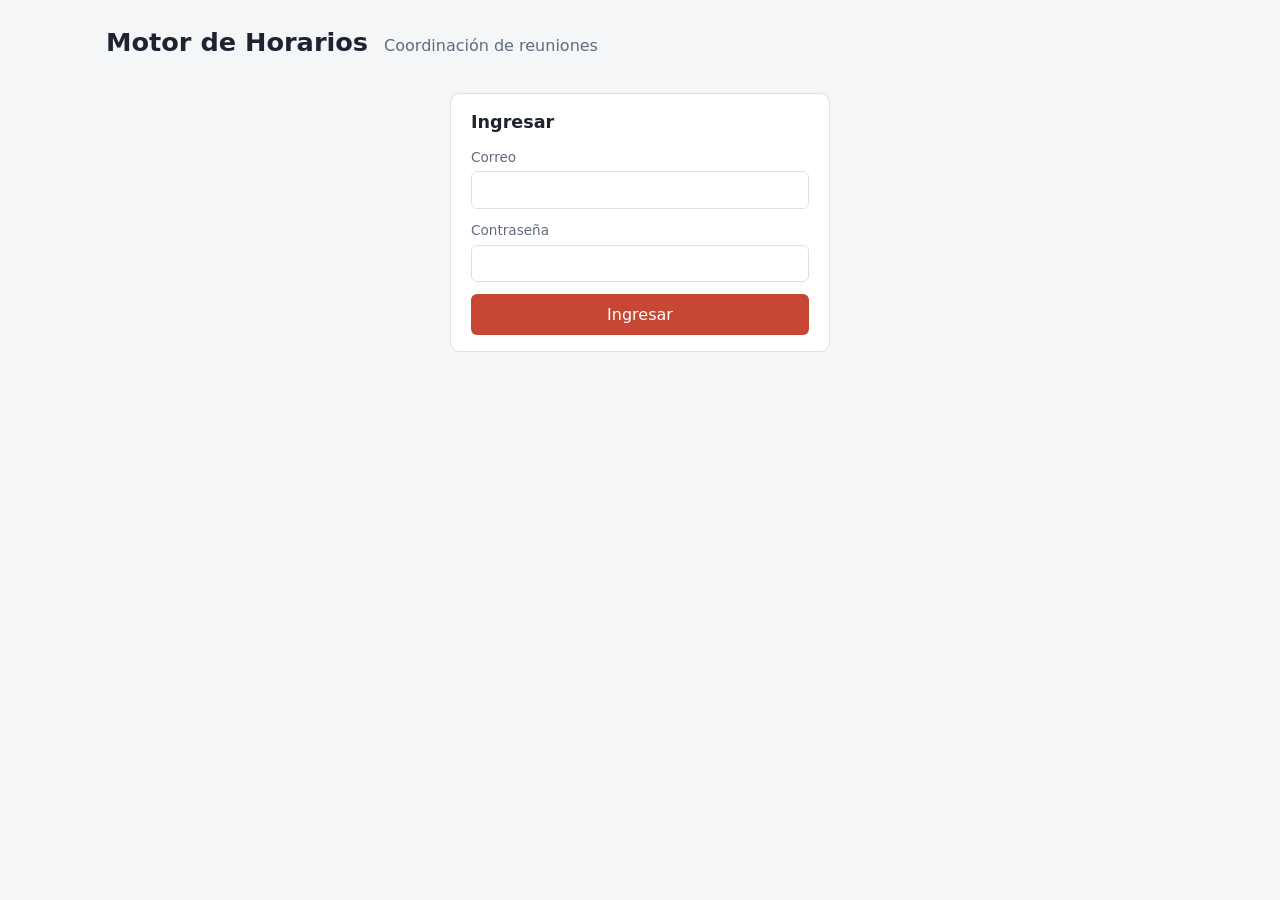
==== frontend/index.html @ 8da2758c "Motor de Horarios: API, motor, frontend y despliegue - API FastAPI con autenticación (scrypt + token" ====
<!DOCTYPE html>
<html lang="es">
<head>
    <meta charset="UTF-8">
    <meta name="viewport" content="width=device-width, initial-scale=1.0">
    <title>Motor de Horarios</title>
    <link rel="stylesheet" href="css/style.css">
</head>
<body>
    <header>
        <h1>Motor de Horarios</h1>
        <p>Coordinación de reuniones</p>
        <div id="sesion" class="sesion" hidden>
            <span id="sesion-nombre"></span>
            <span id="sesion-rol" class="pill"></span>
            <button id="btn-clave" class="secundario" type="button">Cambiar contraseña</button>
            <button id="btn-salir" class="secundario" type="button">Salir</button>
        </div>
    </header>

    <!-- Ingreso -->
    <section id="vista-login" class="panel login" hidden>
        <h2>Ingresar</h2>
        <form id="form-login">
            <label>Correo
                <input type="email" name="email" autocomplete="username" required>
            </label>
            <label>Contraseña
                <input type="password" name="clave" autocomplete="current-password" required>
            </label>
            <button type="submit">Ingresar</button>
            <p id="msg-login" class="mensaje" hidden></p>
        </form>
    </section>

    <!-- Cambio de contraseña -->
    <section id="vista-clave" class="panel login" hidden>
        <h2>Cambiar contraseña</h2>
        <form id="form-clave">
            <label>Contraseña actual
                <input type="password" name="actual" autocomplete="current-password" required>
            </label>
            <label>Nueva contraseña (mínimo 10 caracteres)
                <input type="password" name="nueva" minlength="10" autocomplete="new-password" required>
            </label>
            <div class="acciones">
                <button type="submit">Guardar</button>
                <button type="button" class="secundario" id="btn-clave-cancelar">Volver</button>
            </div>
            <p id="msg-clave" class="mensaje" hidden></p>
        </form>
    </section>

    <main id="vista-app" hidden>
        <div class="columna">
            <section id="personas" class="panel" hidden>
                <h2>Personas</h2>
                <p class="ayuda">Solo administradores. Cada persona recibe por correo las sugerencias de las reuniones en que participa.</p>
                <form id="form-persona" class="en-linea">
                    <input type="text" name="nombre" placeholder="Nombre" maxlength="100" required>
                    <input type="email" name="email" placeholder="correo@ejemplo.com" maxlength="255" required>
                    <input type="password" name="clave" placeholder="Contraseña inicial (mín. 10)" minlength="10" autocomplete="new-password" required>
                    <select name="rol">
                        <option value="usuario">Usuario</option>
                        <option value="admin">Administrador</option>
                    </select>
                    <button type="submit">Agregar</button>
                </form>
                <p id="msg-persona" class="mensaje" hidden></p>
                <ul id="lista-personas" class="personas"></ul>
            </section>

            <section id="nueva-reunion" class="panel">
                <h2>Proponer reunión</h2>
                <form id="form-reunion">
                    <label>Título
                        <input type="text" name="titulo" maxlength="200" required>
                    </label>
                    <label>Duración (min)
                        <input type="number" name="duracion" value="60" min="15" max="480" step="15" required>
                    </label>
                    <div class="fila">
                        <label>Desde
                            <input type="datetime-local" name="inicio" required>
                        </label>
                        <label>Hasta
                            <input type="datetime-local" name="fin" required>
                        </label>
                    </div>
                    <label id="campo-organizador" hidden>Organizador
                        <select name="organizador" id="sel-organizador"></select>
                    </label>
                    <fieldset>
                        <legend>Participantes (recibirán el correo)</legend>
                        <div id="lista-participantes"></div>
                    </fieldset>
                    <button type="submit">Buscar huecos</button>
                    <p id="msg-form" class="mensaje" hidden></p>
                </form>
            </section>
        </div>

        <section id="resumen" class="panel">
            <h2 id="titulo-reuniones">Mis reuniones</h2>
            <div id="lista-reuniones"><p class="vacio">Cargando…</p></div>
        </section>
    </main>

    <script src="js/config.js"></script>
    <script src="js/app.js"></script>
</body>
</html>
---- frontend/css/style.css ----
[hidden] { display: none !important; }

:root {
    --fondo: #f5f6f8;
    --panel: #ffffff;
    --texto: #1d2330;
    --tenue: #5f6b7c;
    --borde: #dde1e7;
    --acento: #c74634;
    --acento-osc: #a33a2b;
    --ok: #1f7a4d;
    --error: #b42318;
    color-scheme: light;
}

* { box-sizing: border-box; }

body {
    margin: 0;
    font-family: system-ui, -apple-system, "Segoe UI", Roboto, sans-serif;
    background: var(--fondo);
    color: var(--texto);
    line-height: 1.45;
}

header {
    padding: 1.5rem 1rem 1rem;
    max-width: 1100px;
    margin: 0 auto;
    display: flex;
    flex-wrap: wrap;
    align-items: baseline;
    gap: 0.5rem 1rem;
}
header h1 { margin: 0; font-size: 1.6rem; }
header p { margin: 0; color: var(--tenue); flex: 1; }

main {
    max-width: 1100px;
    margin: 0 auto;
    padding: 0 1rem 2rem;
    display: grid;
    grid-template-columns: minmax(0, 360px) minmax(0, 1fr);
    gap: 1rem;
    align-items: start;
}
@media (max-width: 760px) {
    main { grid-template-columns: minmax(0, 1fr); }
}

.panel {
    background: var(--panel);
    border: 1px solid var(--borde);
    border-radius: 10px;
    padding: 1rem 1.25rem;
}
.panel h2 { margin: 0 0 0.75rem; font-size: 1.1rem; }

form { display: grid; gap: 0.75rem; }
label { display: grid; gap: 0.25rem; font-size: 0.85rem; color: var(--tenue); }
.fila { display: grid; grid-template-columns: 1fr 1fr; gap: 0.5rem; }
@media (max-width: 420px) { .fila { grid-template-columns: 1fr; } }

input, select {
    font: inherit;
    color: var(--texto);
    padding: 0.5rem 0.6rem;
    border: 1px solid var(--borde);
    border-radius: 6px;
    background: #fff;
    width: 100%;
}
input:focus, select:focus { outline: 2px solid var(--acento); outline-offset: -1px; }

fieldset { border: 1px solid var(--borde); border-radius: 6px; padding: 0.5rem 0.75rem; margin: 0; }
legend { font-size: 0.85rem; color: var(--tenue); padding: 0 0.25rem; }
label.check { display: flex; align-items: center; gap: 0.4rem; color: var(--texto); font-size: 0.95rem; padding: 0.15rem 0; }
label.check input { width: auto; }

button {
    font: inherit;
    border: 0;
    border-radius: 6px;
    padding: 0.55rem 0.9rem;
    background: var(--acento);
    color: #fff;
    cursor: pointer;
}
button:hover { background: var(--acento-osc); }
button:disabled { opacity: 0.6; cursor: progress; }
button.secundario { background: transparent; color: var(--texto); border: 1px solid var(--borde); }
button.secundario:hover { background: var(--fondo); }

#lista-reuniones { display: grid; gap: 0.75rem; }

.tarjeta {
    border: 1px solid var(--borde);
    border-radius: 8px;
    padding: 0.75rem 1rem;
}
.cabecera { display: flex; justify-content: space-between; gap: 0.5rem; align-items: center; flex-wrap: wrap; }
.tarjeta h3 { margin: 0; font-size: 1rem; overflow-wrap: anywhere; }
.meta { margin: 0.25rem 0 0.5rem; color: var(--tenue); font-size: 0.9rem; }

.estado, .pill {
    font-size: 0.75rem;
    padding: 0.15rem 0.55rem;
    border-radius: 999px;
    background: var(--fondo);
    border: 1px solid var(--borde);
    white-space: nowrap;
}
.estado.con_sugerencias { background: #eef4ff; border-color: #c7d7fe; }
.estado.confirmada, .pill.ok { background: #ecfdf3; border-color: #abefc6; color: var(--ok); }
.estado.sin_huecos, .pill.error { background: #fef3f2; border-color: #fecdca; color: var(--error); }

.sugerencias { margin: 0; padding-left: 1.25rem; display: grid; gap: 0.35rem; }
.sugerencias li { display: flex; flex-wrap: wrap; align-items: center; gap: 0.5rem; }
.sugerencias li span:first-child { flex: 1; min-width: 12rem; }
.sugerencias button { padding: 0.3rem 0.7rem; font-size: 0.85rem; }
.score { color: var(--tenue); font-size: 0.85rem; }

.acciones { display: flex; gap: 0.5rem; margin-top: 0.6rem; flex-wrap: wrap; }
.confirmada { color: var(--ok); font-weight: 600; margin: 0; }
.vacio { color: var(--tenue); margin: 0; }
.error { color: var(--error); margin: 0; }
.mensaje { margin: 0; font-size: 0.9rem; }
.mensaje.ok { color: var(--ok); }
.mensaje.error { color: var(--error); }

.columna { display: grid; gap: 1rem; min-width: 0; }
.ayuda { margin: -0.25rem 0 0.75rem; color: var(--tenue); font-size: 0.85rem; }
form.en-linea { display: grid; grid-template-columns: 1fr; gap: 0.5rem; }
.personas { list-style: none; margin: 0.75rem 0 0; padding: 0; display: grid; gap: 0.25rem; max-height: 16rem; overflow-y: auto; }
.personas li { display: flex; align-items: center; gap: 0.5rem; padding: 0.35rem 0; border-bottom: 1px solid var(--borde); }
.personas li:last-child { border-bottom: 0; }
.personas .datos { flex: 1; min-width: 0; }
.personas .email { display: block; color: var(--tenue); font-size: 0.8rem; overflow-wrap: anywhere; }
.personas button { padding: 0.2rem 0.55rem; font-size: 0.8rem; }

.sesion { display: flex; flex-wrap: wrap; align-items: center; gap: 0.5rem; }
.sesion button { padding: 0.3rem 0.7rem; font-size: 0.85rem; }
.login { max-width: 380px; margin: 1rem auto; }
.personas li.inactiva .datos { opacity: 0.55; }
.personas .pill { font-size: 0.7rem; padding: 0.05rem 0.4rem; }
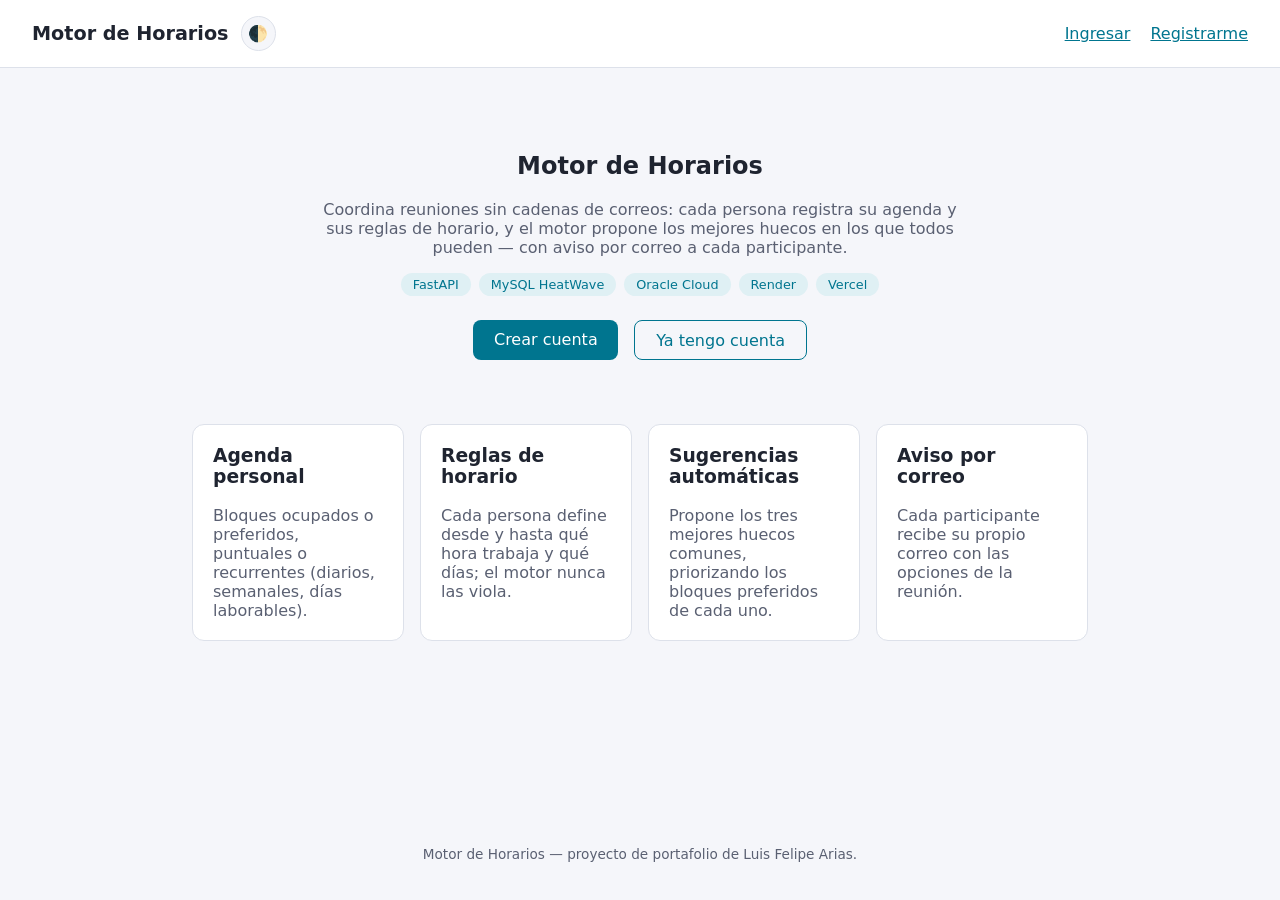
==== commit 148a4fe4: "Frontend con el sistema de diseño del portafolio - Páginas: portada, login, registro, reuniones, age" ====
--- a/frontend/index.html
+++ b/frontend/index.html
@@ -4,109 +4,63 @@
     <meta charset="UTF-8">
     <meta name="viewport" content="width=device-width, initial-scale=1.0">
     <title>Motor de Horarios</title>
-    <link rel="stylesheet" href="css/style.css">
+    <link rel="stylesheet" href="css/estilos.css">
+    <script src="js/tema.js"></script>
 </head>
 <body>
-    <header>
-        <h1>Motor de Horarios</h1>
-        <p>Coordinación de reuniones</p>
-        <div id="sesion" class="sesion" hidden>
-            <span id="sesion-nombre"></span>
-            <span id="sesion-rol" class="pill"></span>
-            <button id="btn-clave" class="secundario" type="button">Cambiar contraseña</button>
-            <button id="btn-salir" class="secundario" type="button">Salir</button>
-        </div>
+    <header class="barra">
+        <span class="marca-grupo">
+            <a class="marca" href="index.html">Motor de Horarios</a>
+            <button type="button" id="alternar-tema" class="boton-tema"
+                    aria-label="Cambiar entre tema claro y oscuro" title="Cambiar tema">🌓</button>
+        </span>
+        <nav class="nav-principal" id="nav"></nav>
     </header>
+    <main>
+        <section class="hero">
+            <h1>Motor de Horarios</h1>
+            <p>
+                Coordina reuniones sin cadenas de correos: cada persona registra su agenda y
+                sus reglas de horario, y el motor propone los mejores huecos en los que todos
+                pueden &mdash; con aviso por correo a cada participante.
+            </p>
+            <div class="insignias">
+                <span class="insignia">FastAPI</span>
+                <span class="insignia">MySQL HeatWave</span>
+                <span class="insignia">Oracle Cloud</span>
+                <span class="insignia">Render</span>
+                <span class="insignia">Vercel</span>
+            </div>
+            <div class="cta" id="cta">
+                <a class="boton" href="registro.html">Crear cuenta</a>
+                <a class="boton boton-secundario" href="login.html">Ya tengo cuenta</a>
+            </div>
+        </section>
 
-    <!-- Ingreso -->
-    <section id="vista-login" class="panel login" hidden>
-        <h2>Ingresar</h2>
-        <form id="form-login">
-            <label>Correo
-                <input type="email" name="email" autocomplete="username" required>
-            </label>
-            <label>Contraseña
-                <input type="password" name="clave" autocomplete="current-password" required>
-            </label>
-            <button type="submit">Ingresar</button>
-            <p id="msg-login" class="mensaje" hidden></p>
-        </form>
-    </section>
-
-    <!-- Cambio de contraseña -->
-    <section id="vista-clave" class="panel login" hidden>
-        <h2>Cambiar contraseña</h2>
-        <form id="form-clave">
-            <label>Contraseña actual
-                <input type="password" name="actual" autocomplete="current-password" required>
-            </label>
-            <label>Nueva contraseña (mínimo 10 caracteres)
-                <input type="password" name="nueva" minlength="10" autocomplete="new-password" required>
-            </label>
-            <div class="acciones">
-                <button type="submit">Guardar</button>
-                <button type="button" class="secundario" id="btn-clave-cancelar">Volver</button>
+        <section class="caracteristicas">
+            <div class="tarjeta">
+                <h3>Agenda personal</h3>
+                <p>Bloques ocupados o preferidos, puntuales o recurrentes (diarios, semanales, días laborables).</p>
             </div>
-            <p id="msg-clave" class="mensaje" hidden></p>
-        </form>
-    </section>
-
-    <main id="vista-app" hidden>
-        <div class="columna">
-            <section id="personas" class="panel" hidden>
-                <h2>Personas</h2>
-                <p class="ayuda">Solo administradores. Cada persona recibe por correo las sugerencias de las reuniones en que participa.</p>
-                <form id="form-persona" class="en-linea">
-                    <input type="text" name="nombre" placeholder="Nombre" maxlength="100" required>
-                    <input type="email" name="email" placeholder="correo@ejemplo.com" maxlength="255" required>
-                    <input type="password" name="clave" placeholder="Contraseña inicial (mín. 10)" minlength="10" autocomplete="new-password" required>
-                    <select name="rol">
-                        <option value="usuario">Usuario</option>
-                        <option value="admin">Administrador</option>
-                    </select>
-                    <button type="submit">Agregar</button>
-                </form>
-                <p id="msg-persona" class="mensaje" hidden></p>
-                <ul id="lista-personas" class="personas"></ul>
-            </section>
-
-            <section id="nueva-reunion" class="panel">
-                <h2>Proponer reunión</h2>
-                <form id="form-reunion">
-                    <label>Título
-                        <input type="text" name="titulo" maxlength="200" required>
-                    </label>
-                    <label>Duración (min)
-                        <input type="number" name="duracion" value="60" min="15" max="480" step="15" required>
-                    </label>
-                    <div class="fila">
-                        <label>Desde
-                            <input type="datetime-local" name="inicio" required>
-                        </label>
-                        <label>Hasta
-                            <input type="datetime-local" name="fin" required>
-                        </label>
-                    </div>
-                    <label id="campo-organizador" hidden>Organizador
-                        <select name="organizador" id="sel-organizador"></select>
-                    </label>
-                    <fieldset>
-                        <legend>Participantes (recibirán el correo)</legend>
-                        <div id="lista-participantes"></div>
-                    </fieldset>
-                    <button type="submit">Buscar huecos</button>
-                    <p id="msg-form" class="mensaje" hidden></p>
-                </form>
-            </section>
-        </div>
-
-        <section id="resumen" class="panel">
-            <h2 id="titulo-reuniones">Mis reuniones</h2>
-            <div id="lista-reuniones"><p class="vacio">Cargando…</p></div>
+            <div class="tarjeta">
+                <h3>Reglas de horario</h3>
+                <p>Cada persona define desde y hasta qué hora trabaja y qué días; el motor nunca las viola.</p>
+            </div>
+            <div class="tarjeta">
+                <h3>Sugerencias automáticas</h3>
+                <p>Propone los tres mejores huecos comunes, priorizando los bloques preferidos de cada uno.</p>
+            </div>
+            <div class="tarjeta">
+                <h3>Aviso por correo</h3>
+                <p>Cada participante recibe su propio correo con las opciones de la reunión.</p>
+            </div>
         </section>
     </main>
-
+    <footer class="pie">
+        <p>Motor de Horarios &mdash; proyecto de portafolio de Luis Felipe Arias.</p>
+    </footer>
     <script src="js/config.js"></script>
-    <script src="js/app.js"></script>
+    <script src="js/comun.js"></script>
+    <script src="js/inicio.js"></script>
 </body>
 </html>
--- a/frontend/css/estilos.css
+++ b/frontend/css/estilos.css
@@ -0,0 +1,258 @@
+:root {
+    /* Azul inspirado en MySQL (la base de datos de esta app) */
+    --fondo: #f5f6fa;
+    --superficie: #ffffff;
+    --texto: #1f2430;
+    --texto-suave: #5a6072;
+    --borde: #dde1ea;
+    --acento: #00758f;
+    --acento-suave: #dff0f4;
+    --acento-texto: #00758f;
+    --aviso-error-bg: #fdeaea;
+    --aviso-error-borde: #e0a1a1;
+    --aviso-ok-bg: #dff5e3;
+    --aviso-ok-borde: #9fd6ab;
+}
+
+[data-tema="oscuro"] {
+    --fondo: #14161f;
+    --superficie: #1d2130;
+    --texto: #e9ebf3;
+    --texto-suave: #a3a9bd;
+    --borde: #2c3145;
+    --acento-suave: #123039;
+    --acento-texto: #5cc6de;
+    --aviso-error-bg: #3a2222;
+    --aviso-error-borde: #6b3535;
+    --aviso-ok-bg: #163a22;
+    --aviso-ok-borde: #2f6b40;
+}
+
+html { color-scheme: light; }
+html[data-tema="oscuro"] { color-scheme: dark; }
+
+[hidden] { display: none !important; }
+
+* { box-sizing: border-box; }
+
+body {
+    margin: 0;
+    font-family: system-ui, -apple-system, "Segoe UI", sans-serif;
+    background: var(--fondo);
+    color: var(--texto);
+    display: flex;
+    flex-direction: column;
+    min-height: 100vh;
+}
+
+a { color: var(--acento-texto); }
+
+.barra {
+    display: flex;
+    justify-content: space-between;
+    align-items: center;
+    flex-wrap: wrap;
+    gap: 0.75rem;
+    padding: 1rem 2rem;
+    background: var(--superficie);
+    border-bottom: 1px solid var(--borde);
+}
+
+.marca-grupo { display: flex; align-items: center; gap: 0.75rem; }
+.marca { font-weight: 700; font-size: 1.2rem; text-decoration: none; color: var(--texto); }
+
+.boton-tema {
+    border: 1px solid var(--borde);
+    background: var(--fondo);
+    border-radius: 999px;
+    width: 2.2rem;
+    height: 2.2rem;
+    cursor: pointer;
+    font-size: 1rem;
+}
+
+.nav-principal { display: flex; align-items: center; flex-wrap: wrap; gap: 0.5rem 1.25rem; }
+.nav-principal a[aria-current="page"] { font-weight: 600; text-decoration: none; }
+.rol-actual {
+    font-size: 0.75rem;
+    padding: 0.15rem 0.5rem;
+    border-radius: 999px;
+    background: var(--acento-suave);
+    color: var(--acento-texto);
+}
+
+main { flex: 1; padding: 2rem; max-width: 960px; margin: 0 auto; width: 100%; }
+
+.hero { text-align: center; padding: 2rem 0; }
+.hero p { color: var(--texto-suave); max-width: 640px; margin: 1rem auto; }
+
+.insignias { display: flex; justify-content: center; gap: 0.5rem; flex-wrap: wrap; margin: 1rem 0; }
+.insignia {
+    background: var(--acento-suave);
+    color: var(--acento-texto);
+    padding: 0.25rem 0.75rem;
+    border-radius: 999px;
+    font-size: 0.8rem;
+}
+
+.cta { display: flex; justify-content: center; flex-wrap: wrap; gap: 1rem; margin-top: 1.5rem; }
+
+.boton {
+    display: inline-block;
+    background: var(--acento);
+    color: #fff;
+    padding: 0.6rem 1.3rem;
+    border-radius: 8px;
+    text-decoration: none;
+    border: none;
+    cursor: pointer;
+    font-size: 1rem;
+    font-family: inherit;
+}
+.boton:disabled { opacity: 0.6; cursor: progress; }
+.boton-secundario { background: transparent; color: var(--acento-texto); border: 1px solid var(--acento-texto); }
+.boton-chico { padding: 0.3rem 0.8rem; font-size: 0.85rem; }
+
+.caracteristicas { display: grid; grid-template-columns: repeat(auto-fit, minmax(200px, 1fr)); gap: 1rem; margin-top: 2rem; }
+.tarjeta { background: var(--superficie); border: 1px solid var(--borde); border-radius: 12px; padding: 1.25rem; }
+.tarjeta h2, .tarjeta h3 { margin-top: 0; }
+.caracteristicas .tarjeta p { color: var(--texto-suave); margin-bottom: 0; }
+
+.texto-suave { color: var(--texto-suave); font-size: 0.85rem; margin: -0.5rem 0 0.5rem; }
+
+.tarjeta-formulario {
+    background: var(--superficie);
+    border: 1px solid var(--borde);
+    border-radius: 12px;
+    padding: 2rem;
+    max-width: 420px;
+    margin: 0 auto;
+}
+.tarjeta-formulario-ancha { max-width: 640px; }
+
+form { display: flex; flex-direction: column; gap: 0.4rem; }
+label { font-size: 0.85rem; color: var(--texto-suave); margin-top: 0.5rem; }
+input, textarea, select {
+    padding: 0.55rem 0.7rem;
+    border-radius: 8px;
+    border: 1px solid var(--borde);
+    background: var(--fondo);
+    color: var(--texto);
+    font-size: 1rem;
+    font-family: inherit;
+    width: 100%;
+    min-width: 0;
+}
+input[type="checkbox"] { width: auto; }
+form .boton { margin-top: 1rem; }
+
+.aviso { padding: 0.6rem 0.9rem; border-radius: 8px; font-size: 0.9rem; margin: 0.5rem 0; }
+.aviso.error { background: var(--aviso-error-bg); border: 1px solid var(--aviso-error-borde); }
+.aviso.ok { background: var(--aviso-ok-bg); border: 1px solid var(--aviso-ok-borde); }
+.aviso.info { background: var(--acento-suave); border: 1px solid var(--borde); }
+
+.cabecera-seccion { display: flex; justify-content: space-between; align-items: center; flex-wrap: wrap; gap: 0.5rem; margin-bottom: 1.5rem; }
+.cabecera-seccion h1 { margin: 0; }
+
+.contenedor-tabla { overflow-x: auto; border-radius: 12px; }
+.contenedor-tabla .tabla { min-width: 680px; }
+.tabla { width: 100%; border-collapse: collapse; background: var(--superficie); border: 1px solid var(--borde); border-radius: 12px; overflow: hidden; }
+.tabla th, .tabla td { padding: 0.7rem 1rem; text-align: left; border-bottom: 1px solid var(--borde); vertical-align: middle; }
+.tabla th { color: var(--texto-suave); font-weight: 600; font-size: 0.85rem; }
+.tabla tr:last-child td { border-bottom: none; }
+
+.acciones { display: flex; flex-wrap: wrap; gap: 0.75rem; align-items: center; }
+.en-linea { display: inline; margin: 0; }
+.enlace-boton {
+    background: none;
+    border: none;
+    padding: 0;
+    color: var(--acento-texto);
+    cursor: pointer;
+    font-size: inherit;
+    font-family: inherit;
+    text-decoration: underline;
+}
+
+.pie { text-align: center; padding: 1.5rem; color: var(--texto-suave); font-size: 0.85rem; }
+
+.estado-usuario {
+    display: inline-block;
+    padding: 0.2rem 0.6rem;
+    border-radius: 999px;
+    font-size: 0.78rem;
+    font-weight: 600;
+}
+.estado-usuario-activo { background: #dff5e3; color: #1e7a34; }
+.estado-usuario-suspendido { background: #fbe1e1; color: #b3261e; }
+[data-tema="oscuro"] .estado-usuario-activo { background: #163a22; color: #6fdb8f; }
+[data-tema="oscuro"] .estado-usuario-suspendido { background: #3a1a1a; color: #f29a94; }
+
+.enlace-boton-peligro { color: #b3261e; }
+[data-tema="oscuro"] .enlace-boton-peligro { color: #f29a94; }
+
+/* ------------------------------------------------ propio del Motor de Horarios */
+
+/* Estados de reunión (misma familia visual que los estados de otros proyectos) */
+.estado-reunion {
+    display: inline-block;
+    padding: 0.2rem 0.6rem;
+    border-radius: 999px;
+    font-size: 0.78rem;
+    font-weight: 600;
+    white-space: nowrap;
+}
+.estado-pendiente, .estado-cancelada { background: #e6e8f0; color: #4a4f66; }
+.estado-con_sugerencias { background: var(--acento-suave); color: var(--acento-texto); }
+.estado-confirmada { background: #dff5e3; color: #1e7a34; }
+.estado-sin_huecos { background: #fbe1e1; color: #b3261e; }
+[data-tema="oscuro"] .estado-pendiente, [data-tema="oscuro"] .estado-cancelada { background: #262a3a; color: #b7bcd6; }
+[data-tema="oscuro"] .estado-confirmada { background: #163a22; color: #6fdb8f; }
+[data-tema="oscuro"] .estado-sin_huecos { background: #3a1a1a; color: #f29a94; }
+
+.tipo-bloque { display: inline-block; padding: 0.2rem 0.6rem; border-radius: 999px; font-size: 0.78rem; font-weight: 600; }
+.tipo-ocupado { background: #fdecc8; color: #92600a; }
+.tipo-preferido { background: var(--acento-suave); color: var(--acento-texto); }
+[data-tema="oscuro"] .tipo-ocupado { background: #3a2c10; color: #f2c26b; }
+
+.rejilla-reuniones { display: grid; grid-template-columns: minmax(0, 340px) minmax(0, 1fr); gap: 1.25rem; align-items: start; }
+.lista-tarjetas { display: grid; gap: 1rem; }
+.cabecera-tarjeta { display: flex; justify-content: space-between; align-items: flex-start; gap: 0.5rem; flex-wrap: wrap; }
+.cabecera-tarjeta h3 { margin: 0; overflow-wrap: anywhere; }
+.meta { color: var(--texto-suave); font-size: 0.85rem; margin: 0.4rem 0 0.75rem; }
+
+.sugerencias { list-style: none; margin: 0; padding: 0; display: grid; gap: 0.5rem; }
+.sugerencias li {
+    display: flex; align-items: center; flex-wrap: wrap; gap: 0.5rem 1rem;
+    padding: 0.5rem 0.75rem; border: 1px solid var(--borde); border-radius: 8px; background: var(--fondo);
+}
+.sugerencias .cuando { flex: 1; min-width: 12rem; }
+.sugerencias .puntaje { color: var(--texto-suave); font-size: 0.8rem; }
+.confirmada { color: #1e7a34; font-weight: 600; margin: 0; }
+[data-tema="oscuro"] .confirmada { color: #6fdb8f; }
+
+.casillas-lista { display: grid; gap: 0.35rem; padding: 0.4rem 0; }
+.casillas { display: flex; flex-wrap: wrap; gap: 0.35rem 1rem; padding: 0.4rem 0; }
+.casilla { display: flex; align-items: center; gap: 0.35rem; margin: 0; color: var(--texto); font-size: 0.95rem; }
+fieldset { border: 1px solid var(--borde); border-radius: 8px; padding: 0.5rem 0.9rem; margin: 0.5rem 0 0; }
+legend { font-size: 0.85rem; color: var(--texto-suave); padding: 0 0.25rem; }
+
+.fila-2 { display: grid; grid-template-columns: 1fr 1fr; gap: 0 0.75rem; }
+.fila-2 > div { display: flex; flex-direction: column; gap: 0.4rem; }
+
+.seccion { margin-top: 2rem; }
+.seccion > h2 { margin: 0 0 0.75rem; font-size: 1.2rem; }
+.vacio { color: var(--texto-suave); }
+
+.editar-nombre { display: flex; gap: 0.5rem; align-items: center; flex-wrap: wrap; }
+.editar-nombre input { width: auto; flex: 1; min-width: 10rem; padding: 0.35rem 0.55rem; font-size: 0.95rem; }
+
+@media (max-width: 720px) {
+    .barra { padding: 0.9rem 1rem; }
+    main { padding: 1.25rem 1rem; }
+    .rejilla-reuniones { grid-template-columns: minmax(0, 1fr); }
+    .tarjeta-formulario { padding: 1.25rem; }
+}
+@media (max-width: 420px) {
+    .fila-2 { grid-template-columns: 1fr; }
+}
